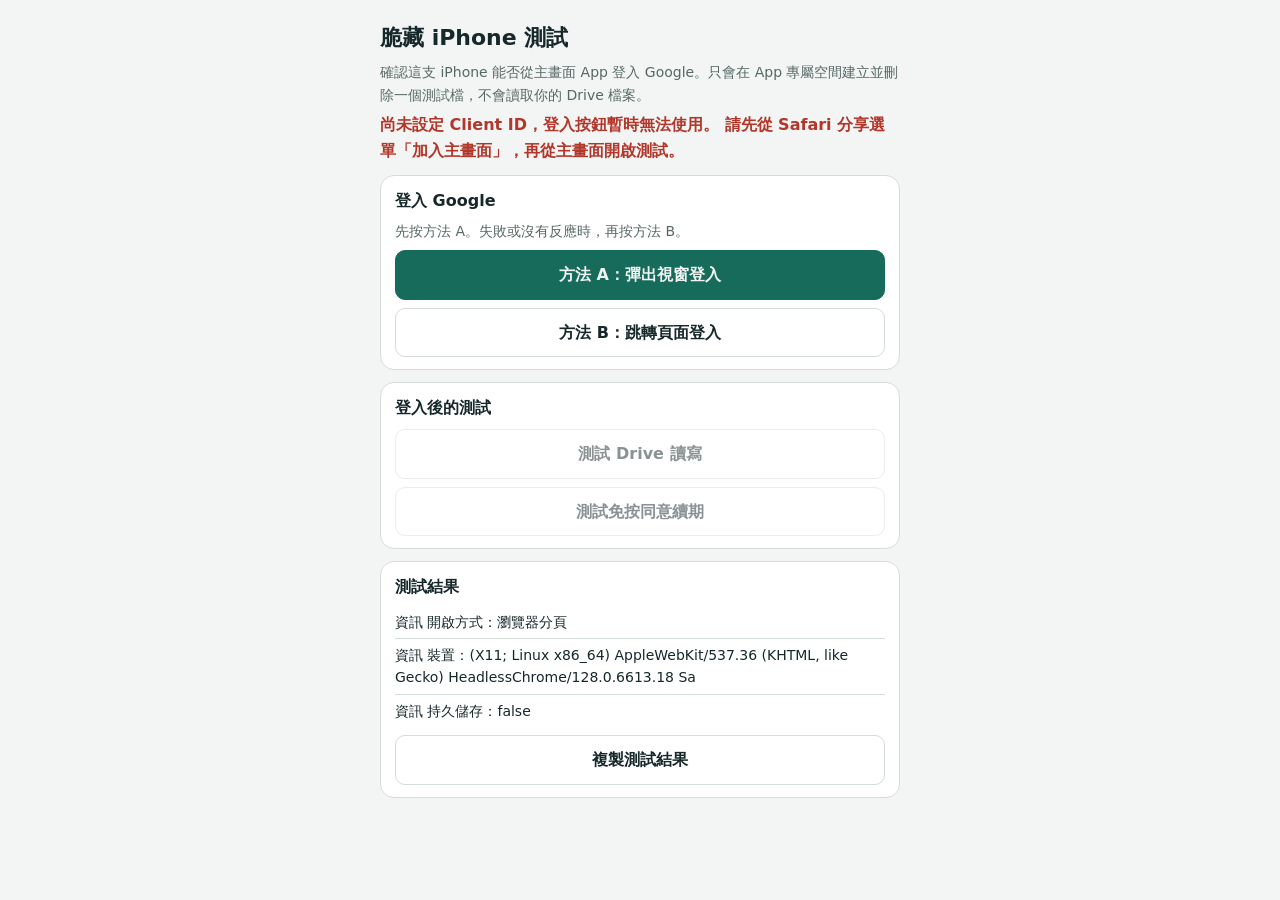
==== index.html @ 5c5a152d "Add iPhone login probe page Co-Authored-By: Claude Opus 5.5 <noreply@anthropic.com> Claude-Session: " ====
<!doctype html>
<html lang="zh-Hant">
<head>
<meta charset="utf-8">
<meta name="viewport" content="width=device-width, initial-scale=1, viewport-fit=cover">
<title>脆藏測試</title>
<meta name="referrer" content="no-referrer">
<meta http-equiv="Content-Security-Policy" content="default-src 'self'; script-src 'self' https://accounts.google.com/gsi/client; style-src 'self' 'unsafe-inline' https://accounts.google.com/gsi/style; connect-src https://www.googleapis.com https://accounts.google.com/gsi/; frame-src https://accounts.google.com/gsi/; img-src 'self'; base-uri 'none'; form-action 'none'">
<meta name="apple-mobile-web-app-capable" content="yes">
<meta name="apple-mobile-web-app-title" content="脆藏測試">
<link rel="manifest" href="manifest.webmanifest">
<link rel="apple-touch-icon" href="icon-180.png">
<style>
:root{--paper:#f2f5f3;--surface:#fff;--ink:#17282a;--muted:#566866;--line:#d4ddd9;--accent:#176b5b;--good:#176b5b;--bad:#b3362b;color-scheme:light dark}
@media (prefers-color-scheme:dark){:root{--paper:#101716;--surface:#18211f;--ink:#e3ebe8;--muted:#97a9a5;--line:#2b3835;--accent:#62c7ac;--good:#62c7ac;--bad:#f07a6c}}
*{box-sizing:border-box}
body{margin:0;background:var(--paper);color:var(--ink);font:16px/1.6 "PingFang TC","Microsoft JhengHei UI",system-ui,sans-serif;padding:max(16px,env(safe-area-inset-top)) 16px max(24px,env(safe-area-inset-bottom))}
main{max-width:520px;margin:auto}
h1{font-size:22px;margin:4px 0 2px}
p{margin:6px 0}
.muted{color:var(--muted);font-size:14px}
section{background:var(--surface);border:1px solid var(--line);border-radius:14px;padding:12px 14px;margin:12px 0}
h2{font-size:16px;margin:0 0 6px}
button{display:block;width:100%;margin:8px 0 0;padding:11px;border-radius:10px;border:1px solid var(--line);background:var(--surface);color:var(--ink);font:inherit;font-weight:600}
button.primary{background:var(--accent);border-color:var(--accent);color:var(--paper)}
button:disabled{opacity:.5}
ol#log{list-style:none;margin:0;padding:0;font-size:14px}
ol#log li{padding:5px 0;border-bottom:1px solid var(--line);overflow-wrap:anywhere}
ol#log li:last-child{border:0}
.ok{color:var(--good);font-weight:700}.ng{color:var(--bad);font-weight:700}
#warn{color:var(--bad);font-weight:600}
</style>
</head>
<body>
<main>
  <h1>脆藏 iPhone 測試</h1>
  <p class="muted">確認這支 iPhone 能否從主畫面 App 登入 Google。只會在 App 專屬空間建立並刪除一個測試檔，不會讀取你的 Drive 檔案。</p>
  <p id="warn" hidden></p>
  <section>
    <h2>登入 Google</h2>
    <p class="muted">先按方法 A。失敗或沒有反應時，再按方法 B。</p>
    <button class="primary" id="popup">方法 A：彈出視窗登入</button>
    <button id="redirect">方法 B：跳轉頁面登入</button>
  </section>
  <section>
    <h2>登入後的測試</h2>
    <button id="drive" disabled>測試 Drive 讀寫</button>
    <button id="silent" disabled>測試免按同意續期</button>
  </section>
  <section>
    <h2>測試結果</h2>
    <ol id="log"></ol>
    <button id="copy">複製測試結果</button>
  </section>
</main>
<script src="config.js"></script>
<script src="probe.js"></script>
</body>
</html>
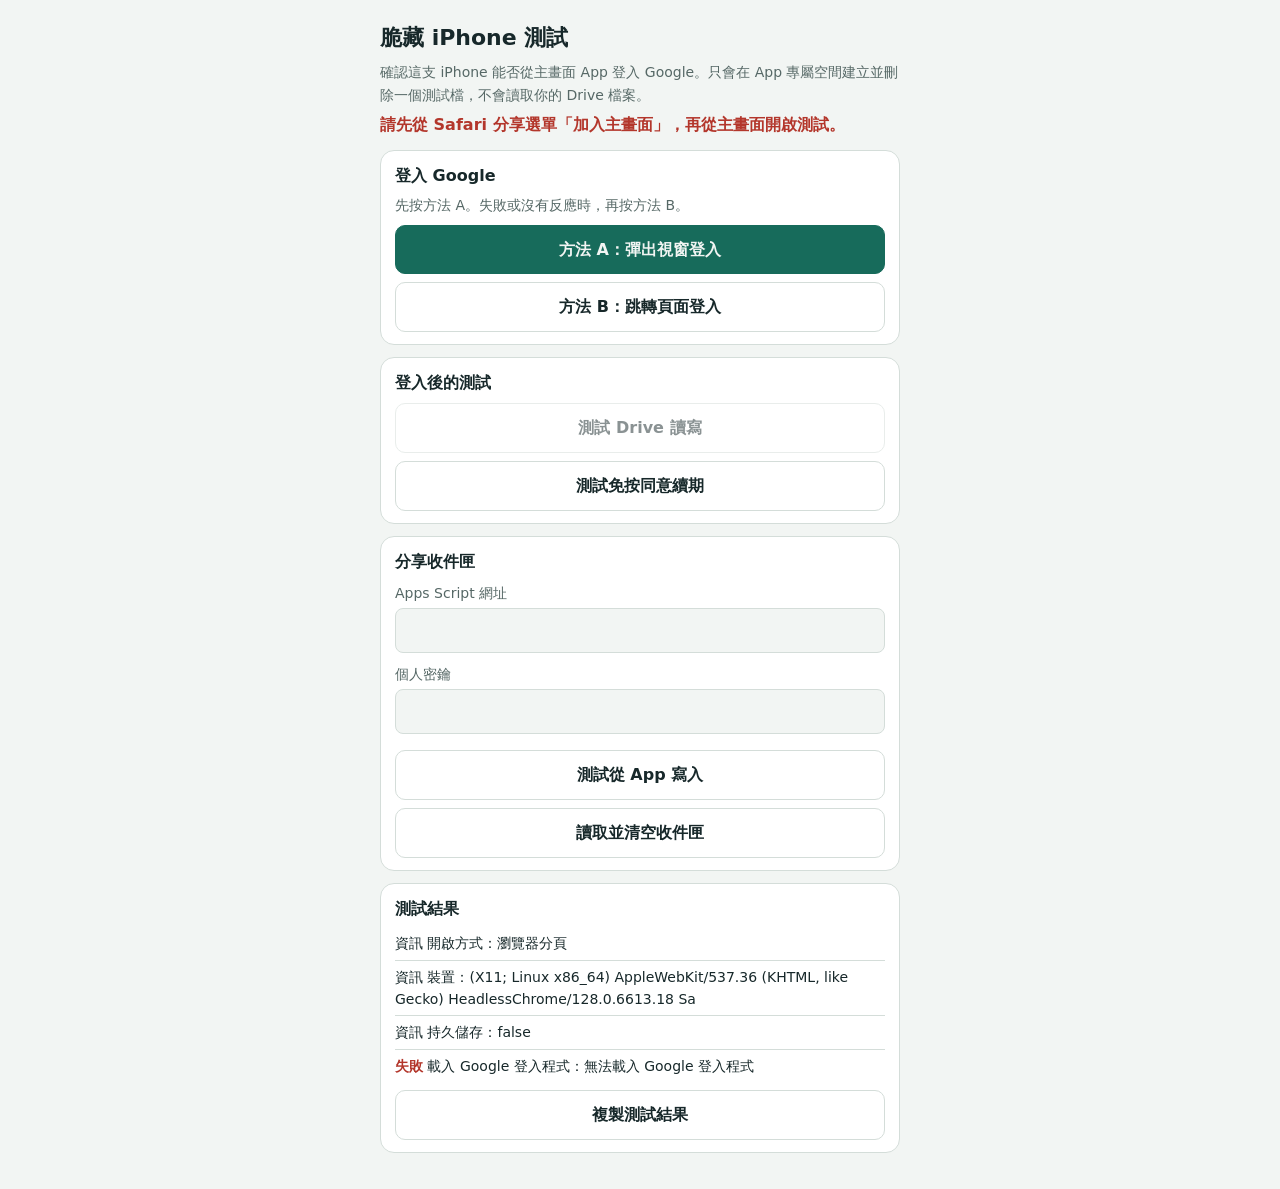
==== commit 6297c8ac: "Add share inbox probe and Apps Script template Co-Authored-By: Claude Opus 5.5 <noreply@anthropic.co" ====
--- a/index.html
+++ b/index.html
@@ -5,7 +5,7 @@
 <meta name="viewport" content="width=device-width, initial-scale=1, viewport-fit=cover">
 <title>脆藏測試</title>
 <meta name="referrer" content="no-referrer">
-<meta http-equiv="Content-Security-Policy" content="default-src 'self'; script-src 'self' https://accounts.google.com/gsi/client; style-src 'self' 'unsafe-inline' https://accounts.google.com/gsi/style; connect-src https://www.googleapis.com https://accounts.google.com/gsi/; frame-src https://accounts.google.com/gsi/; img-src 'self'; base-uri 'none'; form-action 'none'">
+<meta http-equiv="Content-Security-Policy" content="default-src 'self'; script-src 'self' https://accounts.google.com/gsi/client; style-src 'self' 'unsafe-inline' https://accounts.google.com/gsi/style; connect-src https://www.googleapis.com https://accounts.google.com/gsi/ https://script.google.com https://script.googleusercontent.com; frame-src https://accounts.google.com/gsi/; img-src 'self'; base-uri 'none'; form-action 'none'">
 <meta name="apple-mobile-web-app-capable" content="yes">
 <meta name="apple-mobile-web-app-title" content="脆藏測試">
 <link rel="manifest" href="manifest.webmanifest">
@@ -28,6 +28,7 @@
 ol#log li{padding:5px 0;border-bottom:1px solid var(--line);overflow-wrap:anywhere}
 ol#log li:last-child{border:0}
 .ok{color:var(--good);font-weight:700}.ng{color:var(--bad);font-weight:700}
+input{width:100%;padding:9px 10px;margin:2px 0 8px;border:1px solid var(--line);border-radius:8px;background:var(--paper);color:var(--ink);font:inherit}
 #warn{color:var(--bad);font-weight:600}
 </style>
 </head>
@@ -45,7 +46,16 @@
   <section>
     <h2>登入後的測試</h2>
     <button id="drive" disabled>測試 Drive 讀寫</button>
-    <button id="silent" disabled>測試免按同意續期</button>
+    <button id="silent">測試免按同意續期</button>
+  </section>
+  <section>
+    <h2>分享收件匣</h2>
+    <label class="muted" for="inboxUrl">Apps Script 網址</label>
+    <input id="inboxUrl" autocomplete="off" autocapitalize="none" spellcheck="false">
+    <label class="muted" for="inboxSecret">個人密鑰</label>
+    <input id="inboxSecret" autocomplete="off" autocapitalize="none" spellcheck="false">
+    <button id="inboxAdd">測試從 App 寫入</button>
+    <button id="inboxList">讀取並清空收件匣</button>
   </section>
   <section>
     <h2>測試結果</h2>
